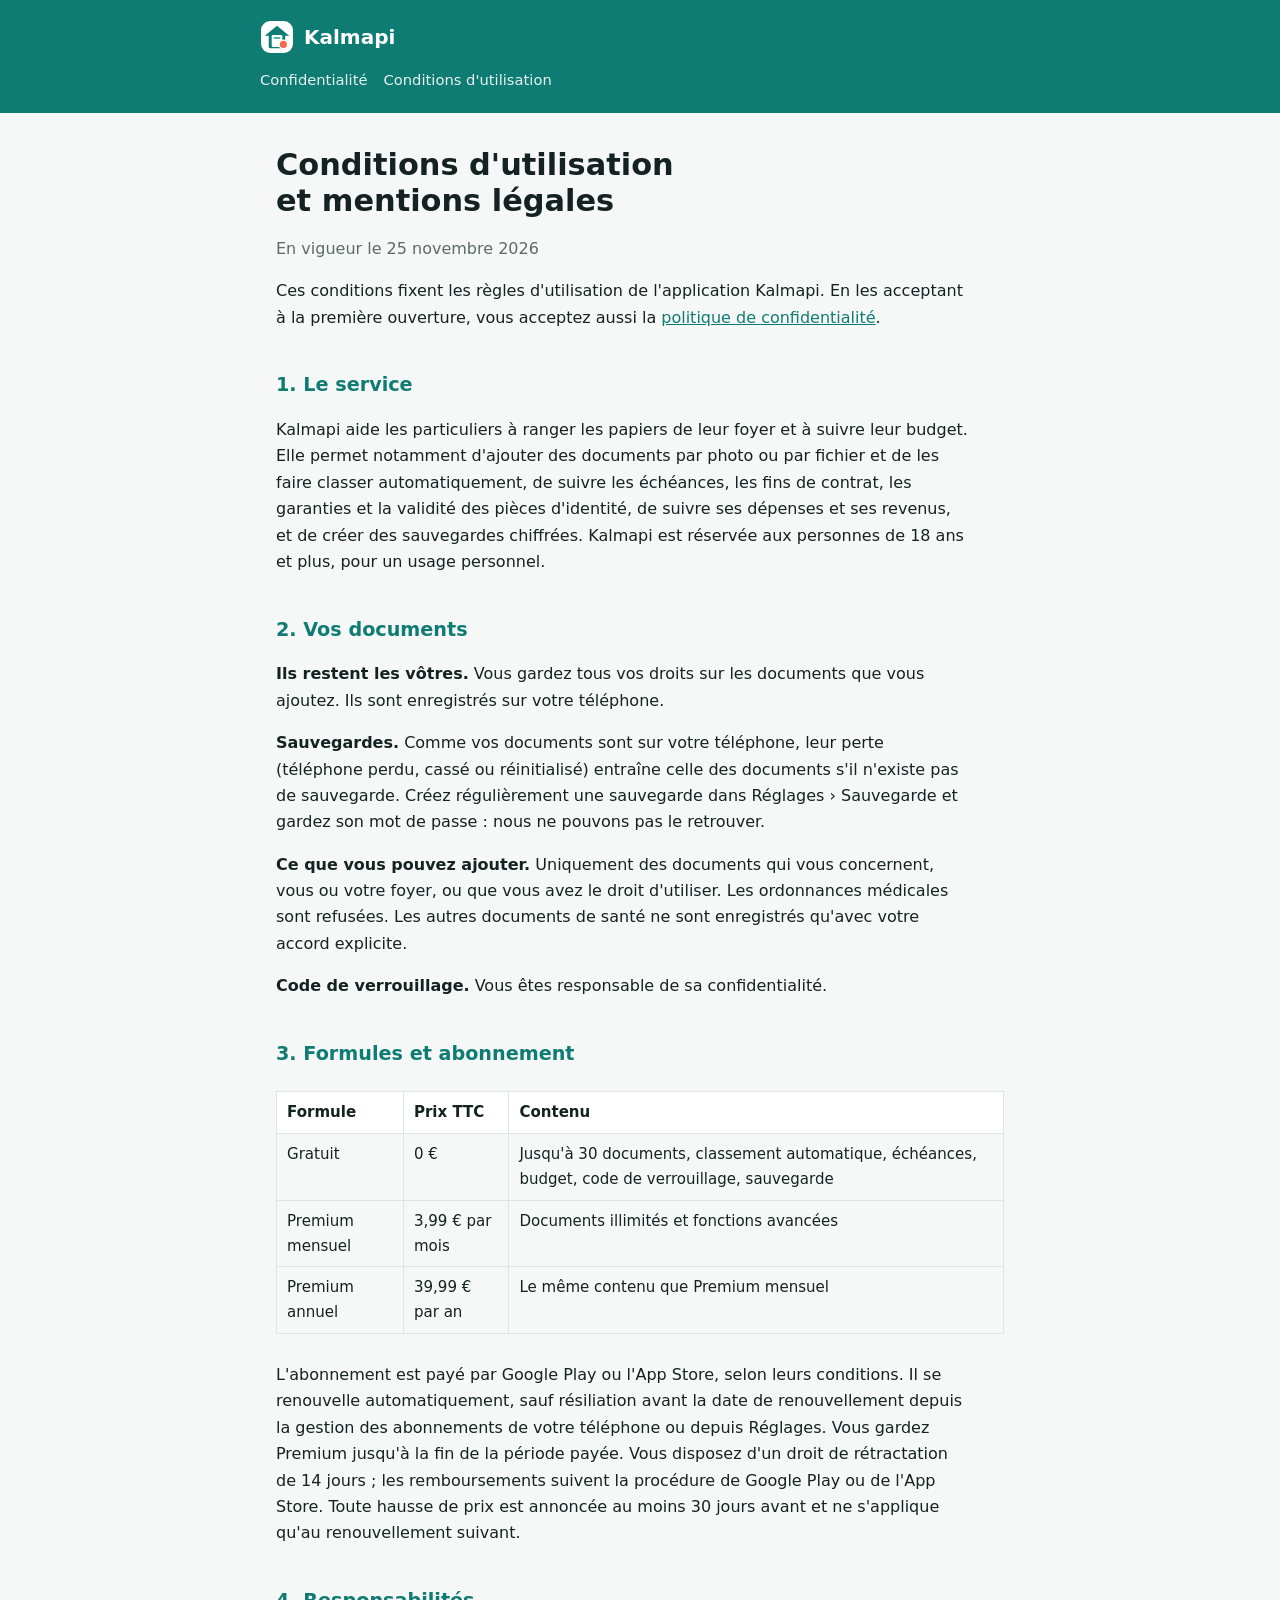
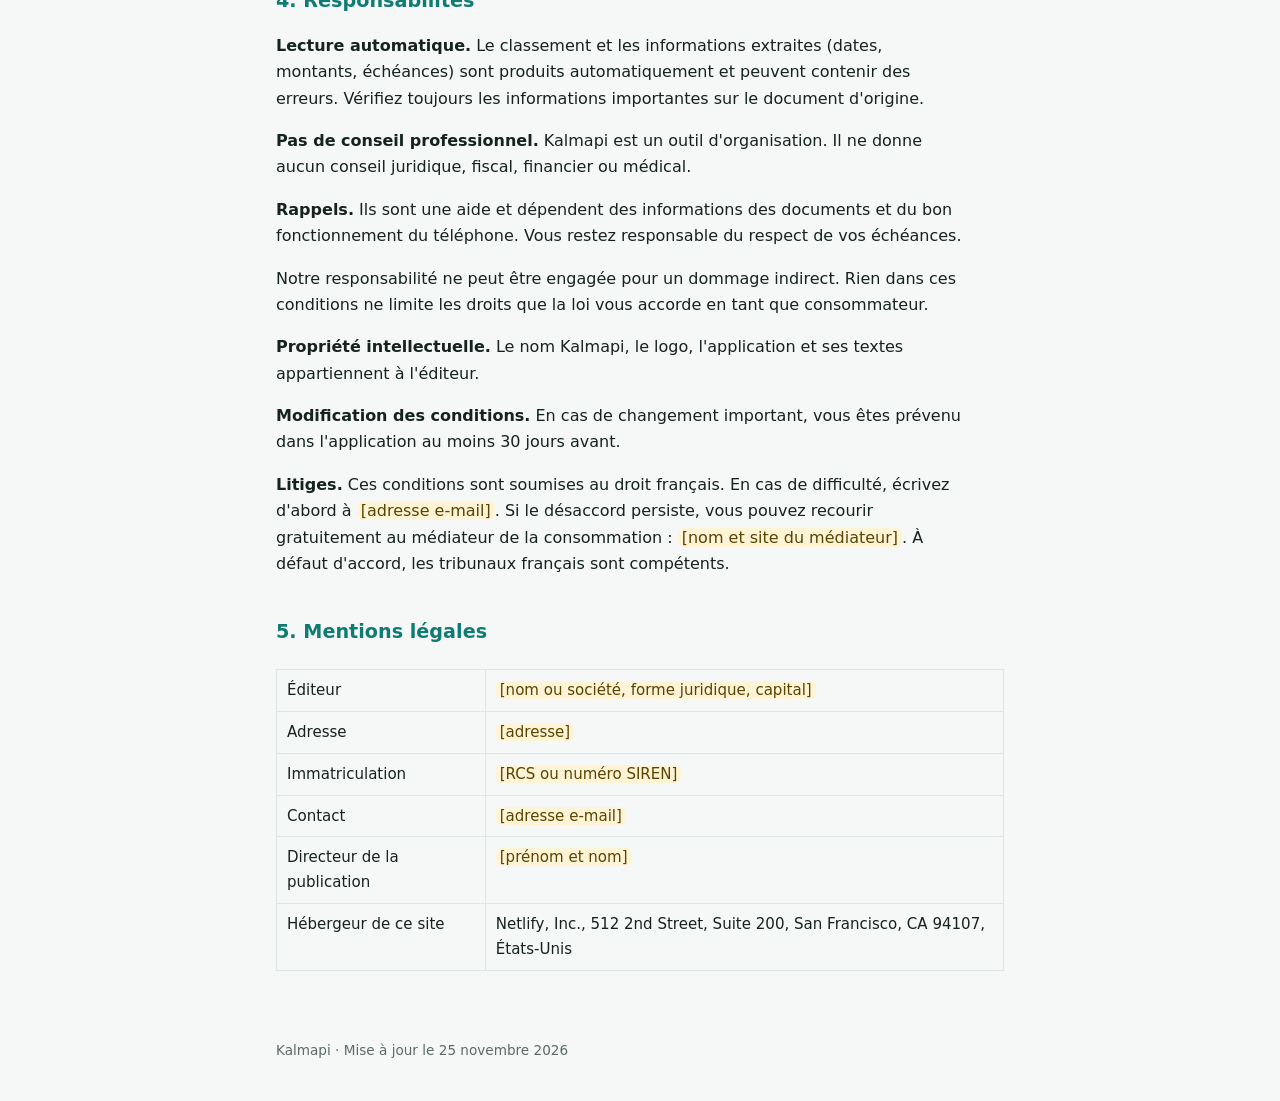
==== conditions.html @ f2e9c239 "Site Kalmapi : accueil, confidentialité, conditions d'utilisation" ====
<!doctype html><html lang="fr"><head><meta charset="utf-8"><meta name="viewport" content="width=device-width,initial-scale=1,viewport-fit=cover"><title>Conditions d'utilisation – Kalmapi</title><meta name="description" content="Conditions d'utilisation et mentions légales de Kalmapi."><link rel="stylesheet" href="style.css"><link rel="icon" href="data:image/svg+xml,%3Csvg xmlns='http://www.w3.org/2000/svg' viewBox='0 0 64 64'%3E%3Crect width='64' height='64' rx='17' fill='%230F7C74'/%3E%3C/svg%3E"></head><body>
<header><div class="in"><a href="index.html"><svg width="34" height="34" viewBox="0 0 64 64" aria-hidden="true"><rect x="2" y="2" width="60" height="60" rx="17" fill="#fff"/><path d="M32 11 9 29.5h7.5V51a2 2 0 0 0 2 2h27a2 2 0 0 0 2-2V29.5H55Z" fill="#0F7C74"/><rect x="22" y="28" width="20" height="23" rx="2.5" fill="#fff"/><rect x="25.5" y="32.5" width="13" height="2.6" rx="1.3" fill="#1AA388"/><circle cx="44" cy="46" r="8" fill="#F06A4C" stroke="#fff" stroke-width="2.5"/></svg> Kalmapi</a><nav><a href="confidentialite.html">Confidentialité</a><a href="conditions.html">Conditions d'utilisation</a></nav></div></header><main>
<h1>Conditions d'utilisation et mentions légales</h1>
<p class="m">En vigueur le 25 novembre 2026</p>
<p>Ces conditions fixent les règles d'utilisation de l'application Kalmapi. En les acceptant à la première ouverture, vous acceptez aussi la <a href="confidentialite.html">politique de confidentialité</a>.</p>

<h2>1. Le service</h2>
<p>Kalmapi aide les particuliers à ranger les papiers de leur foyer et à suivre leur budget. Elle permet notamment d'ajouter des documents par photo ou par fichier et de les faire classer automatiquement, de suivre les échéances, les fins de contrat, les garanties et la validité des pièces d'identité, de suivre ses dépenses et ses revenus, et de créer des sauvegardes chiffrées. Kalmapi est réservée aux personnes de 18 ans et plus, pour un usage personnel.</p>

<h2>2. Vos documents</h2>
<p><strong>Ils restent les vôtres.</strong> Vous gardez tous vos droits sur les documents que vous ajoutez. Ils sont enregistrés sur votre téléphone.</p>
<p><strong>Sauvegardes.</strong> Comme vos documents sont sur votre téléphone, leur perte (téléphone perdu, cassé ou réinitialisé) entraîne celle des documents s'il n'existe pas de sauvegarde. Créez régulièrement une sauvegarde dans Réglages › Sauvegarde et gardez son mot de passe : nous ne pouvons pas le retrouver.</p>
<p><strong>Ce que vous pouvez ajouter.</strong> Uniquement des documents qui vous concernent, vous ou votre foyer, ou que vous avez le droit d'utiliser. Les ordonnances médicales sont refusées. Les autres documents de santé ne sont enregistrés qu'avec votre accord explicite.</p>
<p><strong>Code de verrouillage.</strong> Vous êtes responsable de sa confidentialité.</p>

<h2>3. Formules et abonnement</h2>
<div class="tw"><table><tr><th>Formule</th><th>Prix TTC</th><th>Contenu</th></tr>
<tr><td>Gratuit</td><td>0 €</td><td>Jusqu'à 30 documents, classement automatique, échéances, budget, code de verrouillage, sauvegarde</td></tr>
<tr><td>Premium mensuel</td><td>3,99 € par mois</td><td>Documents illimités et fonctions avancées</td></tr>
<tr><td>Premium annuel</td><td>39,99 € par an</td><td>Le même contenu que Premium mensuel</td></tr></table></div>
<p>L'abonnement est payé par Google Play ou l'App Store, selon leurs conditions. Il se renouvelle automatiquement, sauf résiliation avant la date de renouvellement depuis la gestion des abonnements de votre téléphone ou depuis Réglages. Vous gardez Premium jusqu'à la fin de la période payée. Vous disposez d'un droit de rétractation de 14 jours ; les remboursements suivent la procédure de Google Play ou de l'App Store. Toute hausse de prix est annoncée au moins 30 jours avant et ne s'applique qu'au renouvellement suivant.</p>

<h2>4. Responsabilités</h2>
<p><strong>Lecture automatique.</strong> Le classement et les informations extraites (dates, montants, échéances) sont produits automatiquement et peuvent contenir des erreurs. Vérifiez toujours les informations importantes sur le document d'origine.</p>
<p><strong>Pas de conseil professionnel.</strong> Kalmapi est un outil d'organisation. Il ne donne aucun conseil juridique, fiscal, financier ou médical.</p>
<p><strong>Rappels.</strong> Ils sont une aide et dépendent des informations des documents et du bon fonctionnement du téléphone. Vous restez responsable du respect de vos échéances.</p>
<p>Notre responsabilité ne peut être engagée pour un dommage indirect. Rien dans ces conditions ne limite les droits que la loi vous accorde en tant que consommateur.</p>
<p><strong>Propriété intellectuelle.</strong> Le nom Kalmapi, le logo, l'application et ses textes appartiennent à l'éditeur.</p>
<p><strong>Modification des conditions.</strong> En cas de changement important, vous êtes prévenu dans l'application au moins 30 jours avant.</p>
<p><strong>Litiges.</strong> Ces conditions sont soumises au droit français. En cas de difficulté, écrivez d'abord à <span class="todo">[adresse e-mail]</span>. Si le désaccord persiste, vous pouvez recourir gratuitement au médiateur de la consommation : <span class="todo">[nom et site du médiateur]</span>. À défaut d'accord, les tribunaux français sont compétents.</p>

<h2>5. Mentions légales</h2>
<div class="tw"><table>
<tr><td>Éditeur</td><td><span class="todo">[nom ou société, forme juridique, capital]</span></td></tr>
<tr><td>Adresse</td><td><span class="todo">[adresse]</span></td></tr>
<tr><td>Immatriculation</td><td><span class="todo">[RCS ou numéro SIREN]</span></td></tr>
<tr><td>Contact</td><td><span class="todo">[adresse e-mail]</span></td></tr>
<tr><td>Directeur de la publication</td><td><span class="todo">[prénom et nom]</span></td></tr>
<tr><td>Hébergeur de ce site</td><td>Netlify, Inc., 512 2nd Street, Suite 200, San Francisco, CA 94107, États-Unis</td></tr></table></div>
</main><footer>Kalmapi · Mise à jour le 25 novembre 2026</footer></body></html>
---- style.css ----
:root{--bg:#F6F8F7;--card:#fff;--fg:#14231F;--muted:#5B6B66;--accent:#0F7C74;--line:#DDE6E3}
@media (prefers-color-scheme:dark){:root{--bg:#0F1715;--card:#16211E;--fg:#E7EFEC;--muted:#9AAAA5;--accent:#3FBFAE;--line:#25332F}}
*{box-sizing:border-box}
body{margin:0;background:var(--bg);color:var(--fg);font:16px/1.65 Inter,system-ui,-apple-system,"Segoe UI",Roboto,sans-serif}
header{background:var(--accent);color:#fff;padding:20px max(16px,env(safe-area-inset-left))}
header .in,main{max-width:760px;margin:0 auto}
header a{color:#fff;text-decoration:none;font-weight:700;font-size:1.25rem;display:inline-flex;align-items:center;gap:10px}
header nav{margin-top:6px;font-size:.92rem}header nav a{font-size:.92rem;font-weight:500;opacity:.9;margin-right:16px}
main{padding:28px max(16px,env(safe-area-inset-left)) 56px}
h1{font-size:1.9rem;line-height:1.2;margin:.2em 0 .3em;text-wrap:balance}
h2{font-size:1.2rem;margin:2em 0 .5em;color:var(--accent)}
h3{font-size:1.02rem;margin:1.4em 0 .3em}
p,li{max-width:68ch}.m{color:var(--muted)}
a{color:var(--accent)}
table{border-collapse:collapse;width:100%;margin:12px 0;font-size:.94rem}
.tw{overflow-x:auto}th,td{border:1px solid var(--line);padding:8px 10px;text-align:left;vertical-align:top}th{background:var(--card)}
.card{background:var(--card);border:1px solid var(--line);border-radius:14px;padding:18px 20px;margin:16px 0}
.todo{background:#FFF4D6;color:#5A4300;border-radius:6px;padding:0 4px}
@media (prefers-color-scheme:dark){.todo{background:#4A3B10;color:#FFE7A3}}
footer{max-width:760px;margin:0 auto;padding:0 16px 40px;color:var(--muted);font-size:.85rem}
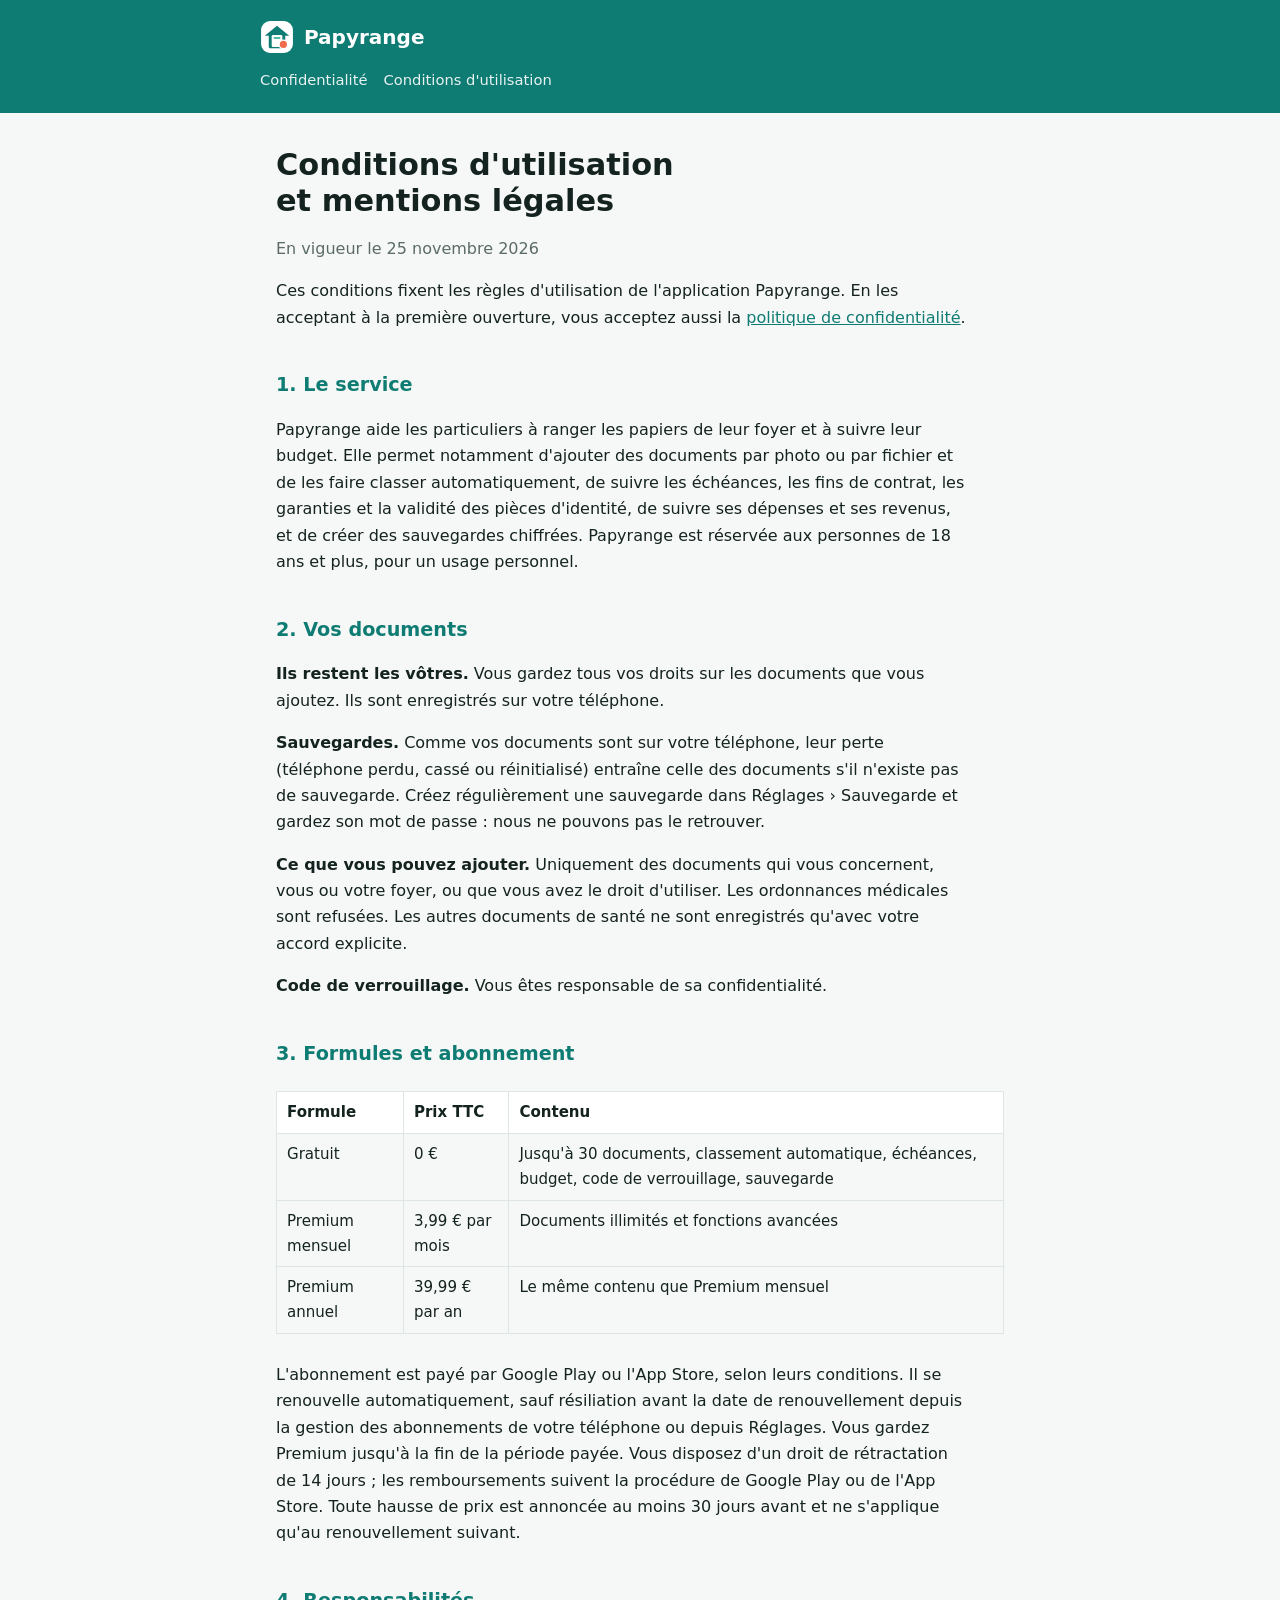
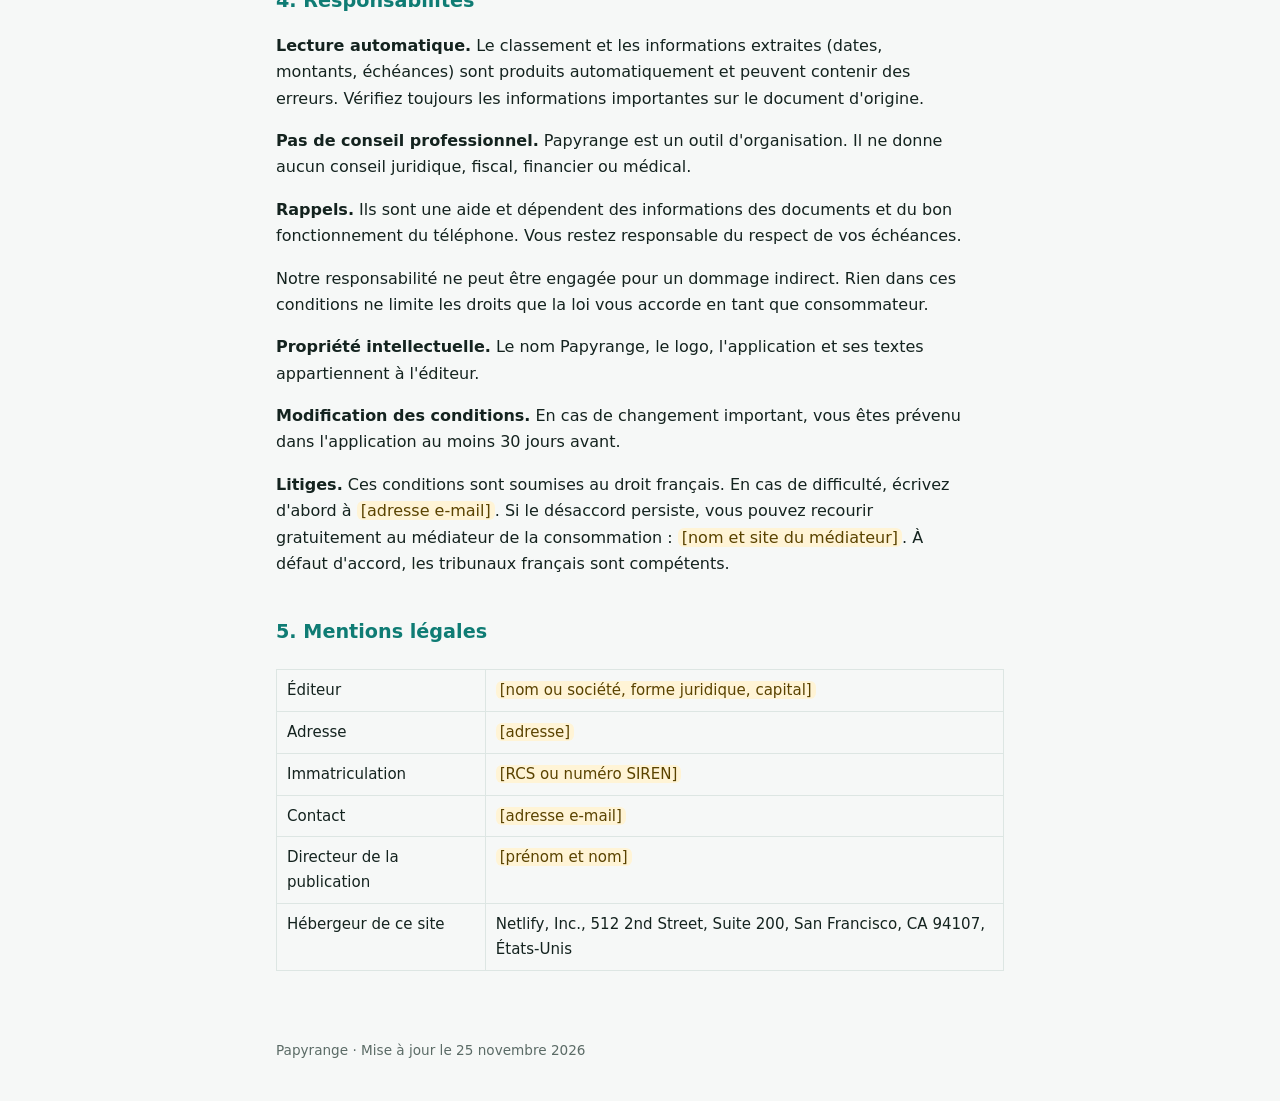
==== commit 436c5adf: "Nouveau nom : Papyrange" ====
--- a/conditions.html
+++ b/conditions.html
@@ -1,11 +1,11 @@
-<!doctype html><html lang="fr"><head><meta charset="utf-8"><meta name="viewport" content="width=device-width,initial-scale=1,viewport-fit=cover"><title>Conditions d'utilisation – Kalmapi</title><meta name="description" content="Conditions d'utilisation et mentions légales de Kalmapi."><link rel="stylesheet" href="style.css"><link rel="icon" href="data:image/svg+xml,%3Csvg xmlns='http://www.w3.org/2000/svg' viewBox='0 0 64 64'%3E%3Crect width='64' height='64' rx='17' fill='%230F7C74'/%3E%3C/svg%3E"></head><body>
-<header><div class="in"><a href="index.html"><svg width="34" height="34" viewBox="0 0 64 64" aria-hidden="true"><rect x="2" y="2" width="60" height="60" rx="17" fill="#fff"/><path d="M32 11 9 29.5h7.5V51a2 2 0 0 0 2 2h27a2 2 0 0 0 2-2V29.5H55Z" fill="#0F7C74"/><rect x="22" y="28" width="20" height="23" rx="2.5" fill="#fff"/><rect x="25.5" y="32.5" width="13" height="2.6" rx="1.3" fill="#1AA388"/><circle cx="44" cy="46" r="8" fill="#F06A4C" stroke="#fff" stroke-width="2.5"/></svg> Kalmapi</a><nav><a href="confidentialite.html">Confidentialité</a><a href="conditions.html">Conditions d'utilisation</a></nav></div></header><main>
+<!doctype html><html lang="fr"><head><meta charset="utf-8"><meta name="viewport" content="width=device-width,initial-scale=1,viewport-fit=cover"><title>Conditions d'utilisation – Papyrange</title><meta name="description" content="Conditions d'utilisation et mentions légales de Papyrange."><link rel="stylesheet" href="style.css"><link rel="icon" href="data:image/svg+xml,%3Csvg xmlns='http://www.w3.org/2000/svg' viewBox='0 0 64 64'%3E%3Crect width='64' height='64' rx='17' fill='%230F7C74'/%3E%3C/svg%3E"></head><body>
+<header><div class="in"><a href="index.html"><svg width="34" height="34" viewBox="0 0 64 64" aria-hidden="true"><rect x="2" y="2" width="60" height="60" rx="17" fill="#fff"/><path d="M32 11 9 29.5h7.5V51a2 2 0 0 0 2 2h27a2 2 0 0 0 2-2V29.5H55Z" fill="#0F7C74"/><rect x="22" y="28" width="20" height="23" rx="2.5" fill="#fff"/><rect x="25.5" y="32.5" width="13" height="2.6" rx="1.3" fill="#1AA388"/><circle cx="44" cy="46" r="8" fill="#F06A4C" stroke="#fff" stroke-width="2.5"/></svg> Papyrange</a><nav><a href="confidentialite.html">Confidentialité</a><a href="conditions.html">Conditions d'utilisation</a></nav></div></header><main>
 <h1>Conditions d'utilisation et mentions légales</h1>
 <p class="m">En vigueur le 25 novembre 2026</p>
-<p>Ces conditions fixent les règles d'utilisation de l'application Kalmapi. En les acceptant à la première ouverture, vous acceptez aussi la <a href="confidentialite.html">politique de confidentialité</a>.</p>
+<p>Ces conditions fixent les règles d'utilisation de l'application Papyrange. En les acceptant à la première ouverture, vous acceptez aussi la <a href="confidentialite.html">politique de confidentialité</a>.</p>
 
 <h2>1. Le service</h2>
-<p>Kalmapi aide les particuliers à ranger les papiers de leur foyer et à suivre leur budget. Elle permet notamment d'ajouter des documents par photo ou par fichier et de les faire classer automatiquement, de suivre les échéances, les fins de contrat, les garanties et la validité des pièces d'identité, de suivre ses dépenses et ses revenus, et de créer des sauvegardes chiffrées. Kalmapi est réservée aux personnes de 18 ans et plus, pour un usage personnel.</p>
+<p>Papyrange aide les particuliers à ranger les papiers de leur foyer et à suivre leur budget. Elle permet notamment d'ajouter des documents par photo ou par fichier et de les faire classer automatiquement, de suivre les échéances, les fins de contrat, les garanties et la validité des pièces d'identité, de suivre ses dépenses et ses revenus, et de créer des sauvegardes chiffrées. Papyrange est réservée aux personnes de 18 ans et plus, pour un usage personnel.</p>
 
 <h2>2. Vos documents</h2>
 <p><strong>Ils restent les vôtres.</strong> Vous gardez tous vos droits sur les documents que vous ajoutez. Ils sont enregistrés sur votre téléphone.</p>
@@ -22,10 +22,10 @@
 
 <h2>4. Responsabilités</h2>
 <p><strong>Lecture automatique.</strong> Le classement et les informations extraites (dates, montants, échéances) sont produits automatiquement et peuvent contenir des erreurs. Vérifiez toujours les informations importantes sur le document d'origine.</p>
-<p><strong>Pas de conseil professionnel.</strong> Kalmapi est un outil d'organisation. Il ne donne aucun conseil juridique, fiscal, financier ou médical.</p>
+<p><strong>Pas de conseil professionnel.</strong> Papyrange est un outil d'organisation. Il ne donne aucun conseil juridique, fiscal, financier ou médical.</p>
 <p><strong>Rappels.</strong> Ils sont une aide et dépendent des informations des documents et du bon fonctionnement du téléphone. Vous restez responsable du respect de vos échéances.</p>
 <p>Notre responsabilité ne peut être engagée pour un dommage indirect. Rien dans ces conditions ne limite les droits que la loi vous accorde en tant que consommateur.</p>
-<p><strong>Propriété intellectuelle.</strong> Le nom Kalmapi, le logo, l'application et ses textes appartiennent à l'éditeur.</p>
+<p><strong>Propriété intellectuelle.</strong> Le nom Papyrange, le logo, l'application et ses textes appartiennent à l'éditeur.</p>
 <p><strong>Modification des conditions.</strong> En cas de changement important, vous êtes prévenu dans l'application au moins 30 jours avant.</p>
 <p><strong>Litiges.</strong> Ces conditions sont soumises au droit français. En cas de difficulté, écrivez d'abord à <span class="todo">[adresse e-mail]</span>. Si le désaccord persiste, vous pouvez recourir gratuitement au médiateur de la consommation : <span class="todo">[nom et site du médiateur]</span>. À défaut d'accord, les tribunaux français sont compétents.</p>
 
@@ -37,4 +37,4 @@
 <tr><td>Contact</td><td><span class="todo">[adresse e-mail]</span></td></tr>
 <tr><td>Directeur de la publication</td><td><span class="todo">[prénom et nom]</span></td></tr>
 <tr><td>Hébergeur de ce site</td><td>Netlify, Inc., 512 2nd Street, Suite 200, San Francisco, CA 94107, États-Unis</td></tr></table></div>
-</main><footer>Kalmapi · Mise à jour le 25 novembre 2026</footer></body></html>
+</main><footer>Papyrange · Mise à jour le 25 novembre 2026</footer></body></html>
